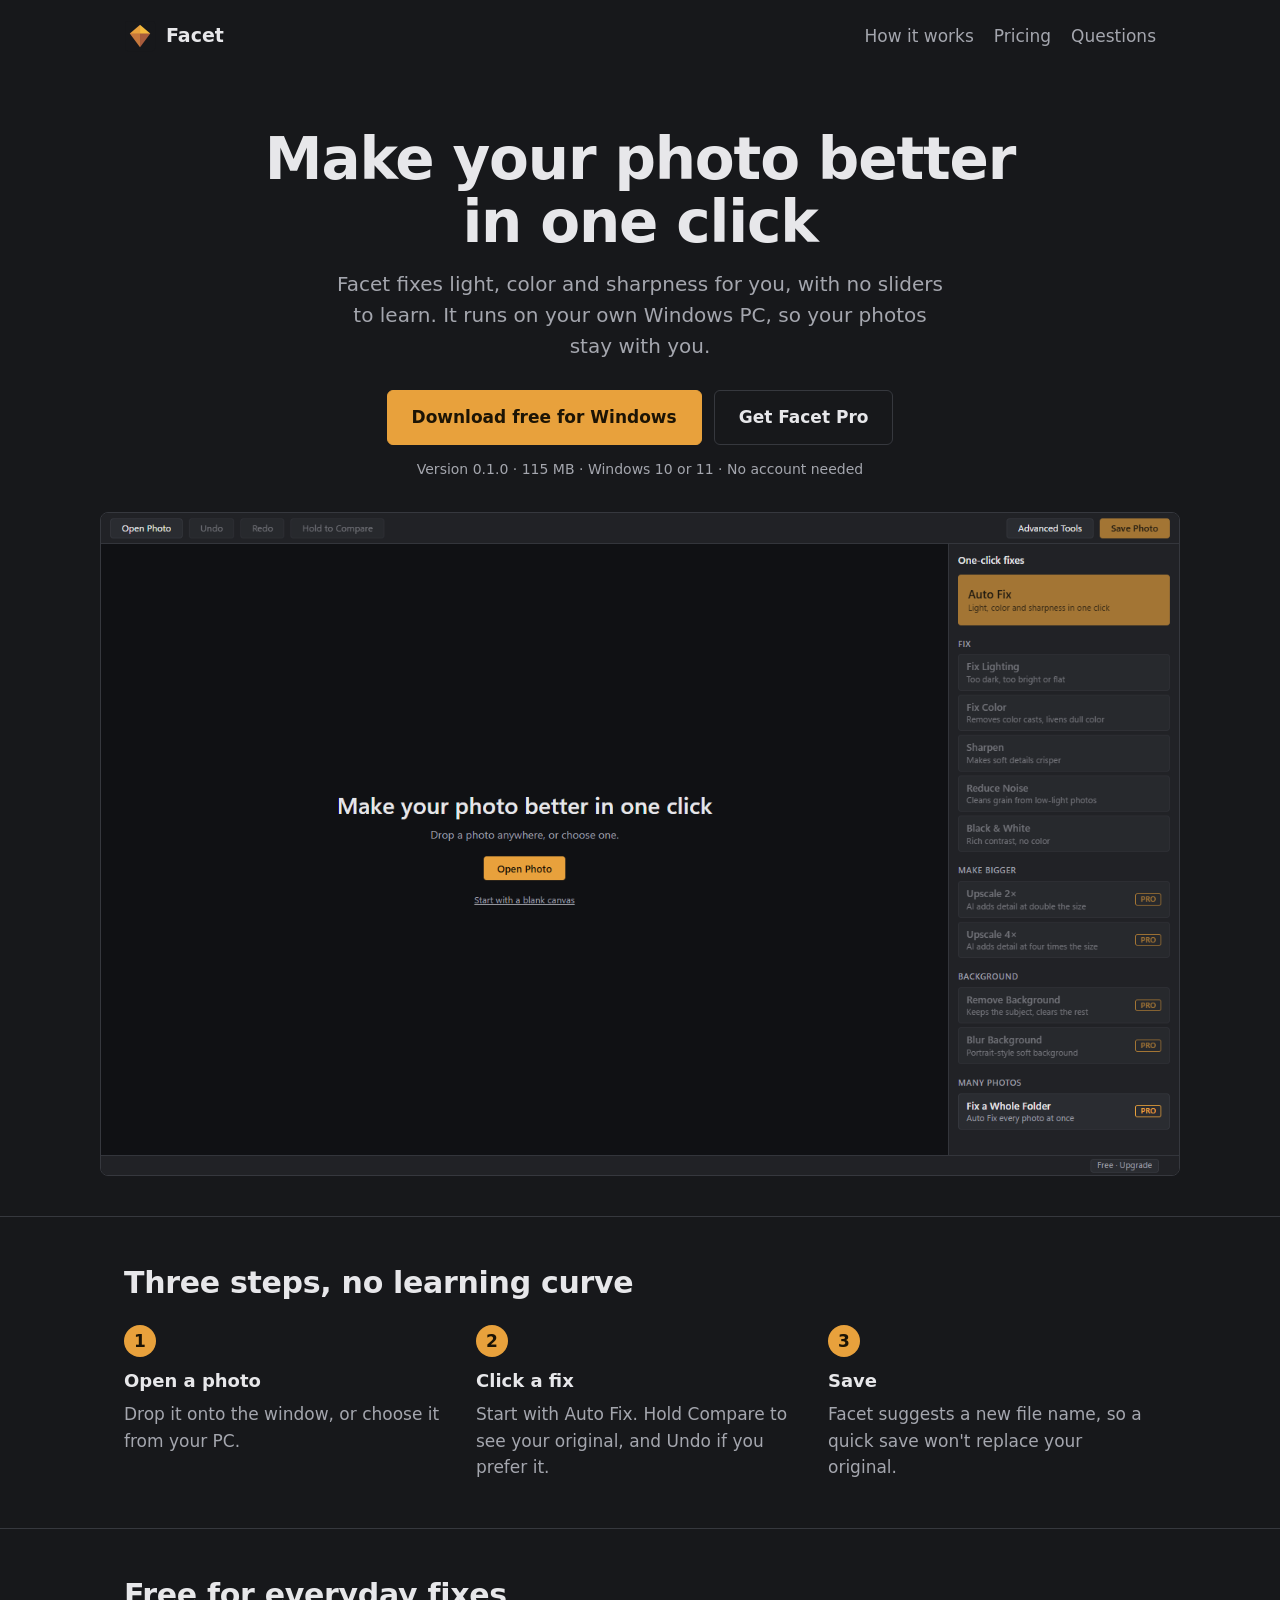
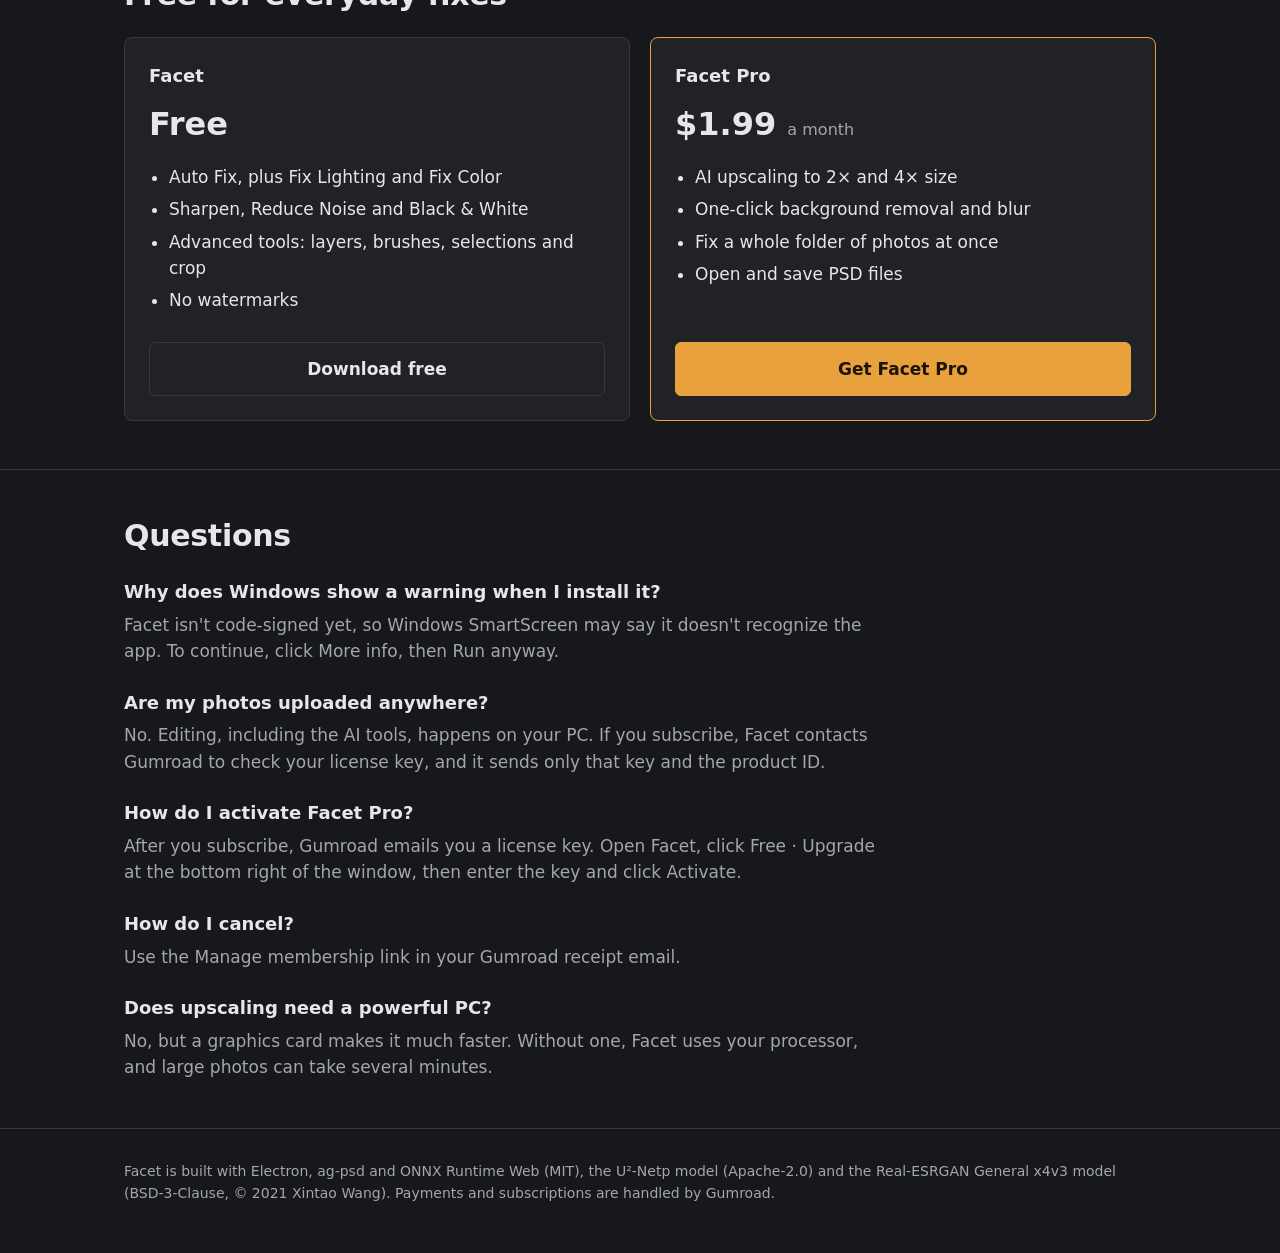
==== index.html @ 5f04a404 "Add Facet website" ====
<!doctype html>
<html lang="en">
<head>
  <meta charset="utf-8">
  <meta name="viewport" content="width=device-width, initial-scale=1">
  <title>Facet: one-click photo fixes for Windows</title>
  <meta name="description" content="Fix light, color and sharpness in one click. Facet is a free photo editor for Windows that keeps your photos on your PC.">
  <link rel="icon" href="icon.png">
  <style>
    :root {
      --bg: #17181b;
      --surface: #212226;
      --line: #36383e;
      --text: #e7e7ea;
      --muted: #a4a6ae;
      --accent: #e8a13c;
      --accent-hover: #f2b35a;
      --accent-ink: #1c1405;
    }
    * { box-sizing: border-box; }
    html { scroll-behavior: smooth; }
    body {
      margin: 0;
      background: var(--bg);
      color: var(--text);
      font: 17px/1.55 "Segoe UI Variable Text", "Segoe UI", system-ui, sans-serif;
    }
    a { color: var(--accent); }
    a:focus-visible { outline: 2px solid var(--accent); outline-offset: 3px; }
    .wrap { width: min(1080px, 100%); margin: 0 auto; padding: 0 24px; }
    header .wrap { display: flex; align-items: center; justify-content: space-between; gap: 16px; padding-top: 20px; padding-bottom: 20px; }
    .brand { display: flex; align-items: center; gap: 10px; color: var(--text); font-weight: 600; font-size: 19px; text-decoration: none; }
    .brand img { width: 32px; height: 32px; }
    header nav { display: flex; gap: 20px; }
    header nav a { color: var(--muted); text-decoration: none; }
    header nav a:hover { color: var(--text); }
    .hero { padding: 56px 0 40px; text-align: center; }
    h1 { margin: 0 auto 16px; max-width: 760px; font-size: clamp(36px, 6vw, 58px); line-height: 1.08; font-weight: 700; letter-spacing: -0.02em; }
    .lede { margin: 0 auto 28px; max-width: 620px; color: var(--muted); font-size: 20px; }
    .actions { display: flex; flex-wrap: wrap; justify-content: center; gap: 12px; }
    .button { display: inline-block; padding: 13px 24px; border: 1px solid var(--line); border-radius: 6px; color: var(--text); font-weight: 600; text-decoration: none; }
    .button:hover { background: var(--surface); }
    .button.primary { background: var(--accent); border-color: var(--accent); color: var(--accent-ink); }
    .button.primary:hover { background: var(--accent-hover); }
    .note { margin: 14px 0 0; color: var(--muted); font-size: 14px; }
    .shot { display: block; width: 100%; height: auto; margin: 32px auto 0; border: 1px solid var(--line); border-radius: 8px; }
    section { padding: 48px 0; border-top: 1px solid var(--line); }
    h2 { margin: 0 0 24px; font-size: 30px; line-height: 1.2; letter-spacing: -0.01em; }
    h3 { margin: 0 0 6px; font-size: 18px; }
    .steps { display: grid; grid-template-columns: repeat(3, 1fr); gap: 24px; margin: 0; padding: 0; list-style: none; counter-reset: step; }
    .steps li { counter-increment: step; }
    .steps li::before { content: counter(step); display: grid; place-items: center; width: 32px; height: 32px; margin-bottom: 10px; border-radius: 50%; background: var(--accent); color: var(--accent-ink); font-weight: 700; }
    .steps p, .plan p { margin: 0; color: var(--muted); }
    .plans { display: grid; grid-template-columns: repeat(2, 1fr); gap: 20px; }
    .plan { display: flex; flex-direction: column; padding: 24px; background: var(--surface); border: 1px solid var(--line); border-radius: 8px; }
    .plan.pro { border-color: var(--accent); }
    .price { margin: 4px 0 14px; font-size: 32px; font-weight: 700; }
    .price span { color: var(--muted); font-size: 16px; font-weight: 400; }
    .plan ul { flex: 1; margin: 0 0 22px; padding-left: 20px; }
    .plan li { margin-bottom: 6px; }
    .plan .button { text-align: center; }
    .faq h3 { margin-top: 24px; }
    .faq h3:first-of-type { margin-top: 0; }
    .faq p { margin: 0; max-width: 760px; color: var(--muted); }
    footer { padding: 32px 0 48px; border-top: 1px solid var(--line); color: var(--muted); font-size: 14px; }
    @media (max-width: 720px) {
      header nav { display: none; }
      .hero { padding-top: 28px; }
      .lede { font-size: 18px; }
      .steps, .plans { grid-template-columns: 1fr; }
      .actions .button { width: 100%; text-align: center; }
    }
  </style>
</head>
<body>
  <header>
    <div class="wrap">
      <a class="brand" href="#top"><img src="icon.png" alt="" width="32" height="32">Facet</a>
      <nav aria-label="Page sections">
        <a href="#how">How it works</a>
        <a href="#pricing">Pricing</a>
        <a href="#questions">Questions</a>
      </nav>
    </div>
  </header>

  <main id="top">
    <div class="wrap hero">
      <h1>Make your photo better in one click</h1>
      <p class="lede">Facet fixes light, color and sharpness for you, with no sliders to learn. It runs on your own Windows PC, so your photos stay with you.</p>
      <div class="actions">
        <a class="button primary" href="https://github.com/ProsperTechnology/facet/releases/latest/download/Facet-Setup-0.1.0.exe">Download free for Windows</a>
        <a class="button" href="https://prospertechnology.gumroad.com/l/facet-pro">Get Facet Pro</a>
      </div>
      <p class="note">Version 0.1.0 · 115 MB · Windows 10 or 11 · No account needed</p>
      <img class="shot" src="facet-app.png" width="1400" height="860" alt="The Facet window, with an Auto Fix button at the top of a list of one-click fixes.">
    </div>

    <section id="how">
      <div class="wrap">
        <h2>Three steps, no learning curve</h2>
        <ol class="steps">
          <li><h3>Open a photo</h3><p>Drop it onto the window, or choose it from your PC.</p></li>
          <li><h3>Click a fix</h3><p>Start with Auto Fix. Hold Compare to see your original, and Undo if you prefer it.</p></li>
          <li><h3>Save</h3><p>Facet suggests a new file name, so a quick save won't replace your original.</p></li>
        </ol>
      </div>
    </section>

    <section id="pricing">
      <div class="wrap">
        <h2>Free for everyday fixes</h2>
        <div class="plans">
          <div class="plan">
            <h3>Facet</h3>
            <div class="price">Free</div>
            <ul>
              <li>Auto Fix, plus Fix Lighting and Fix Color</li>
              <li>Sharpen, Reduce Noise and Black &amp; White</li>
              <li>Advanced tools: layers, brushes, selections and crop</li>
              <li>No watermarks</li>
            </ul>
            <a class="button" href="https://github.com/ProsperTechnology/facet/releases/latest/download/Facet-Setup-0.1.0.exe">Download free</a>
          </div>
          <div class="plan pro">
            <h3>Facet Pro</h3>
            <div class="price">$1.99 <span>a month</span></div>
            <ul>
              <li>AI upscaling to 2× and 4× size</li>
              <li>One-click background removal and blur</li>
              <li>Fix a whole folder of photos at once</li>
              <li>Open and save PSD files</li>
            </ul>
            <a class="button primary" href="https://prospertechnology.gumroad.com/l/facet-pro">Get Facet Pro</a>
          </div>
        </div>
      </div>
    </section>

    <section id="questions" class="faq">
      <div class="wrap">
        <h2>Questions</h2>
        <h3>Why does Windows show a warning when I install it?</h3>
        <p>Facet isn't code-signed yet, so Windows SmartScreen may say it doesn't recognize the app. To continue, click More info, then Run anyway.</p>
        <h3>Are my photos uploaded anywhere?</h3>
        <p>No. Editing, including the AI tools, happens on your PC. If you subscribe, Facet contacts Gumroad to check your license key, and it sends only that key and the product ID.</p>
        <h3>How do I activate Facet Pro?</h3>
        <p>After you subscribe, Gumroad emails you a license key. Open Facet, click Free · Upgrade at the bottom right of the window, then enter the key and click Activate.</p>
        <h3>How do I cancel?</h3>
        <p>Use the Manage membership link in your Gumroad receipt email.</p>
        <h3>Does upscaling need a powerful PC?</h3>
        <p>No, but a graphics card makes it much faster. Without one, Facet uses your processor, and large photos can take several minutes.</p>
      </div>
    </section>
  </main>

  <footer>
    <div class="wrap">Facet is built with Electron, ag-psd and ONNX Runtime Web (MIT), the U²-Netp model (Apache-2.0) and the Real-ESRGAN General x4v3 model (BSD-3-Clause, © 2021 Xintao Wang). Payments and subscriptions are handled by Gumroad.</div>
  </footer>
</body>
</html>
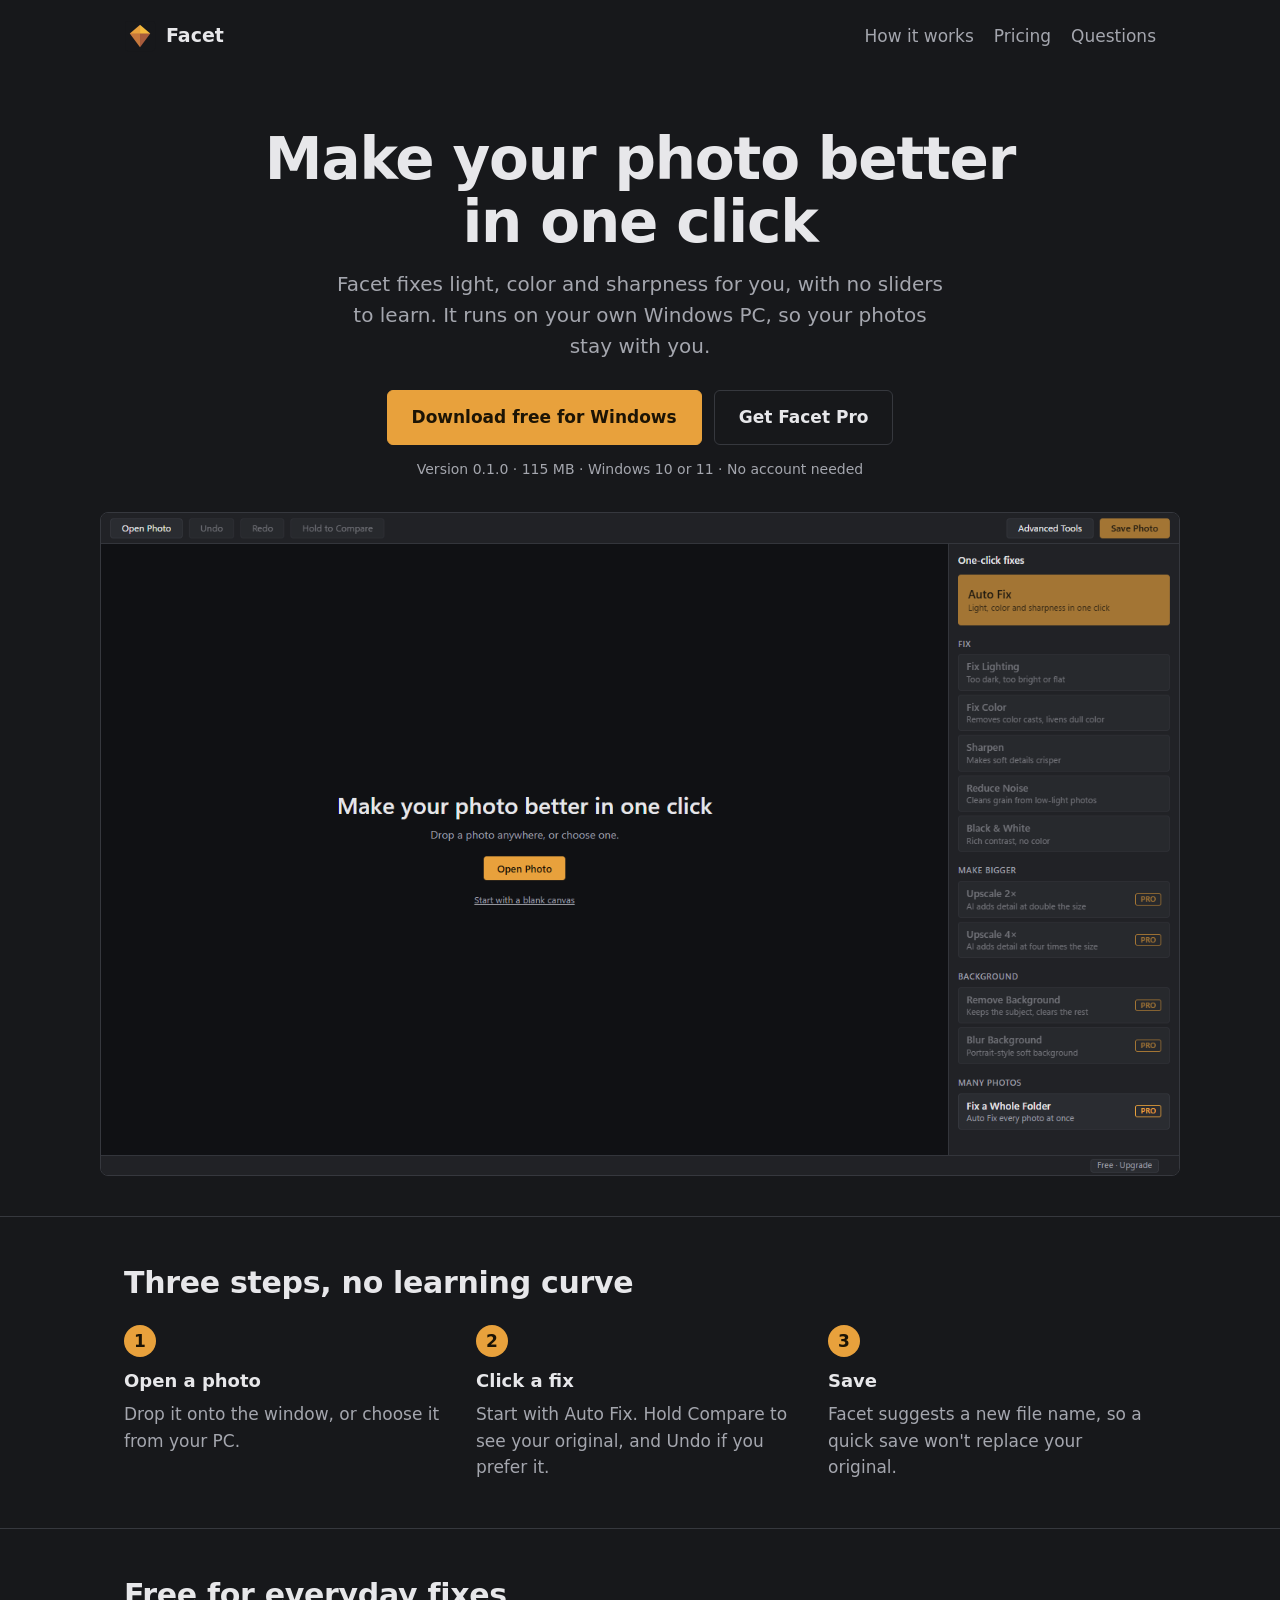
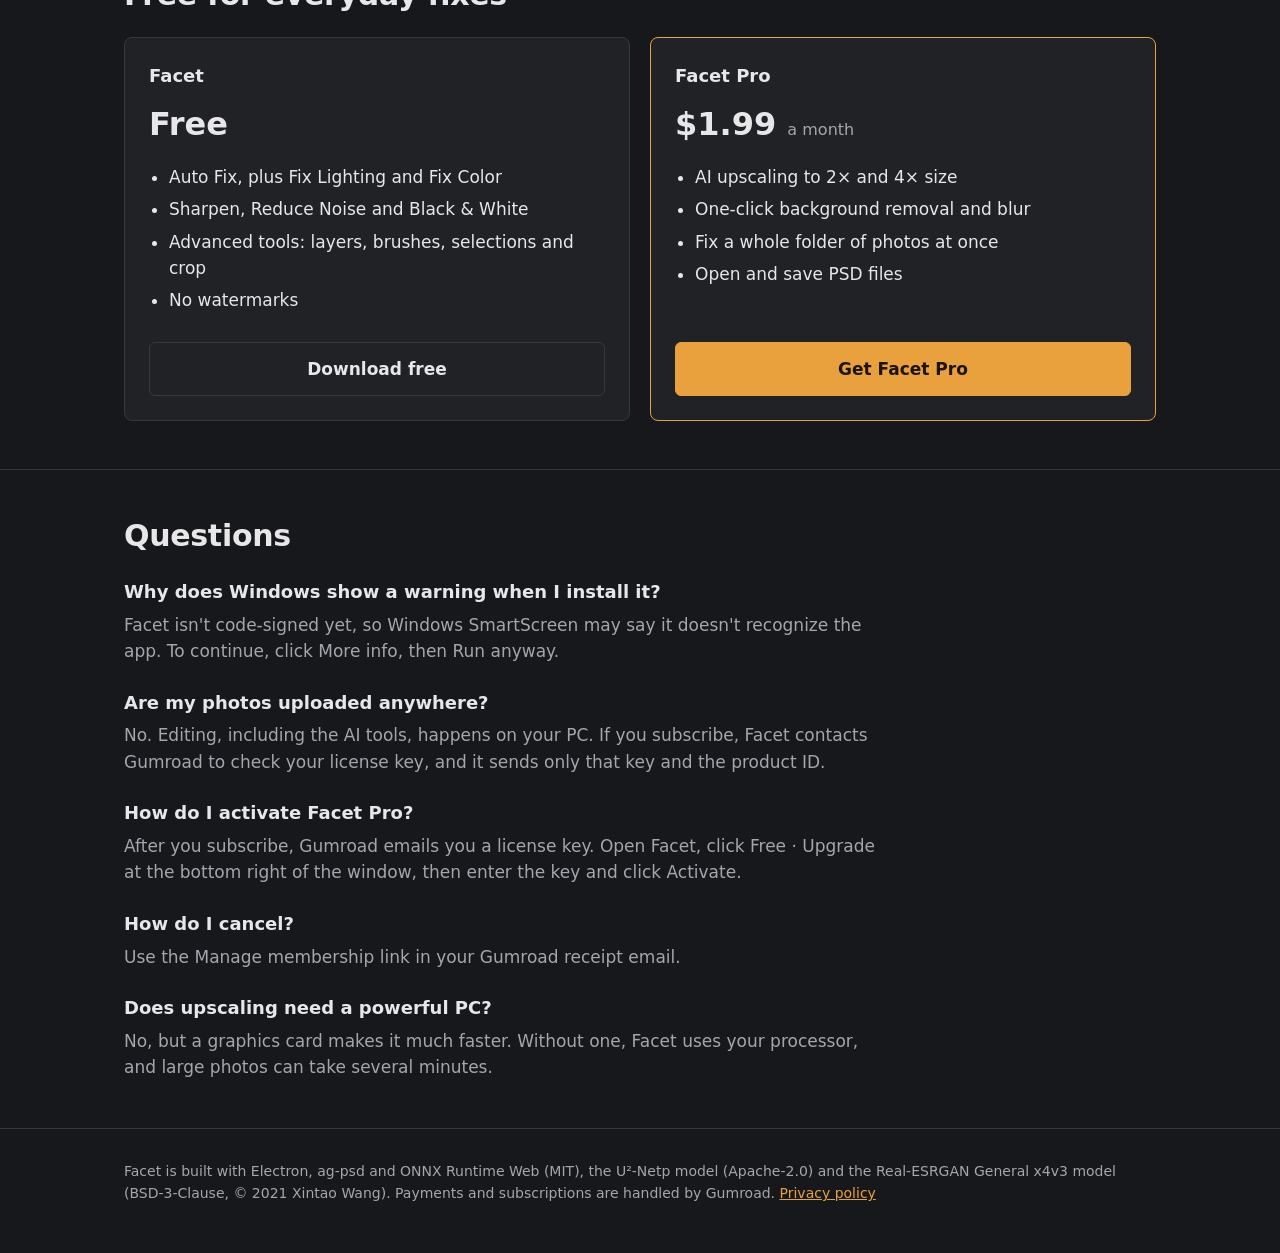
==== commit eebb71c5: "Add privacy policy" ====
--- a/index.html
+++ b/index.html
@@ -155,7 +155,7 @@
   </main>
 
   <footer>
-    <div class="wrap">Facet is built with Electron, ag-psd and ONNX Runtime Web (MIT), the U²-Netp model (Apache-2.0) and the Real-ESRGAN General x4v3 model (BSD-3-Clause, © 2021 Xintao Wang). Payments and subscriptions are handled by Gumroad.</div>
+    <div class="wrap">Facet is built with Electron, ag-psd and ONNX Runtime Web (MIT), the U²-Netp model (Apache-2.0) and the Real-ESRGAN General x4v3 model (BSD-3-Clause, © 2021 Xintao Wang). Payments and subscriptions are handled by Gumroad. <a href="privacy.html">Privacy policy</a></div>
   </footer>
 </body>
 </html>
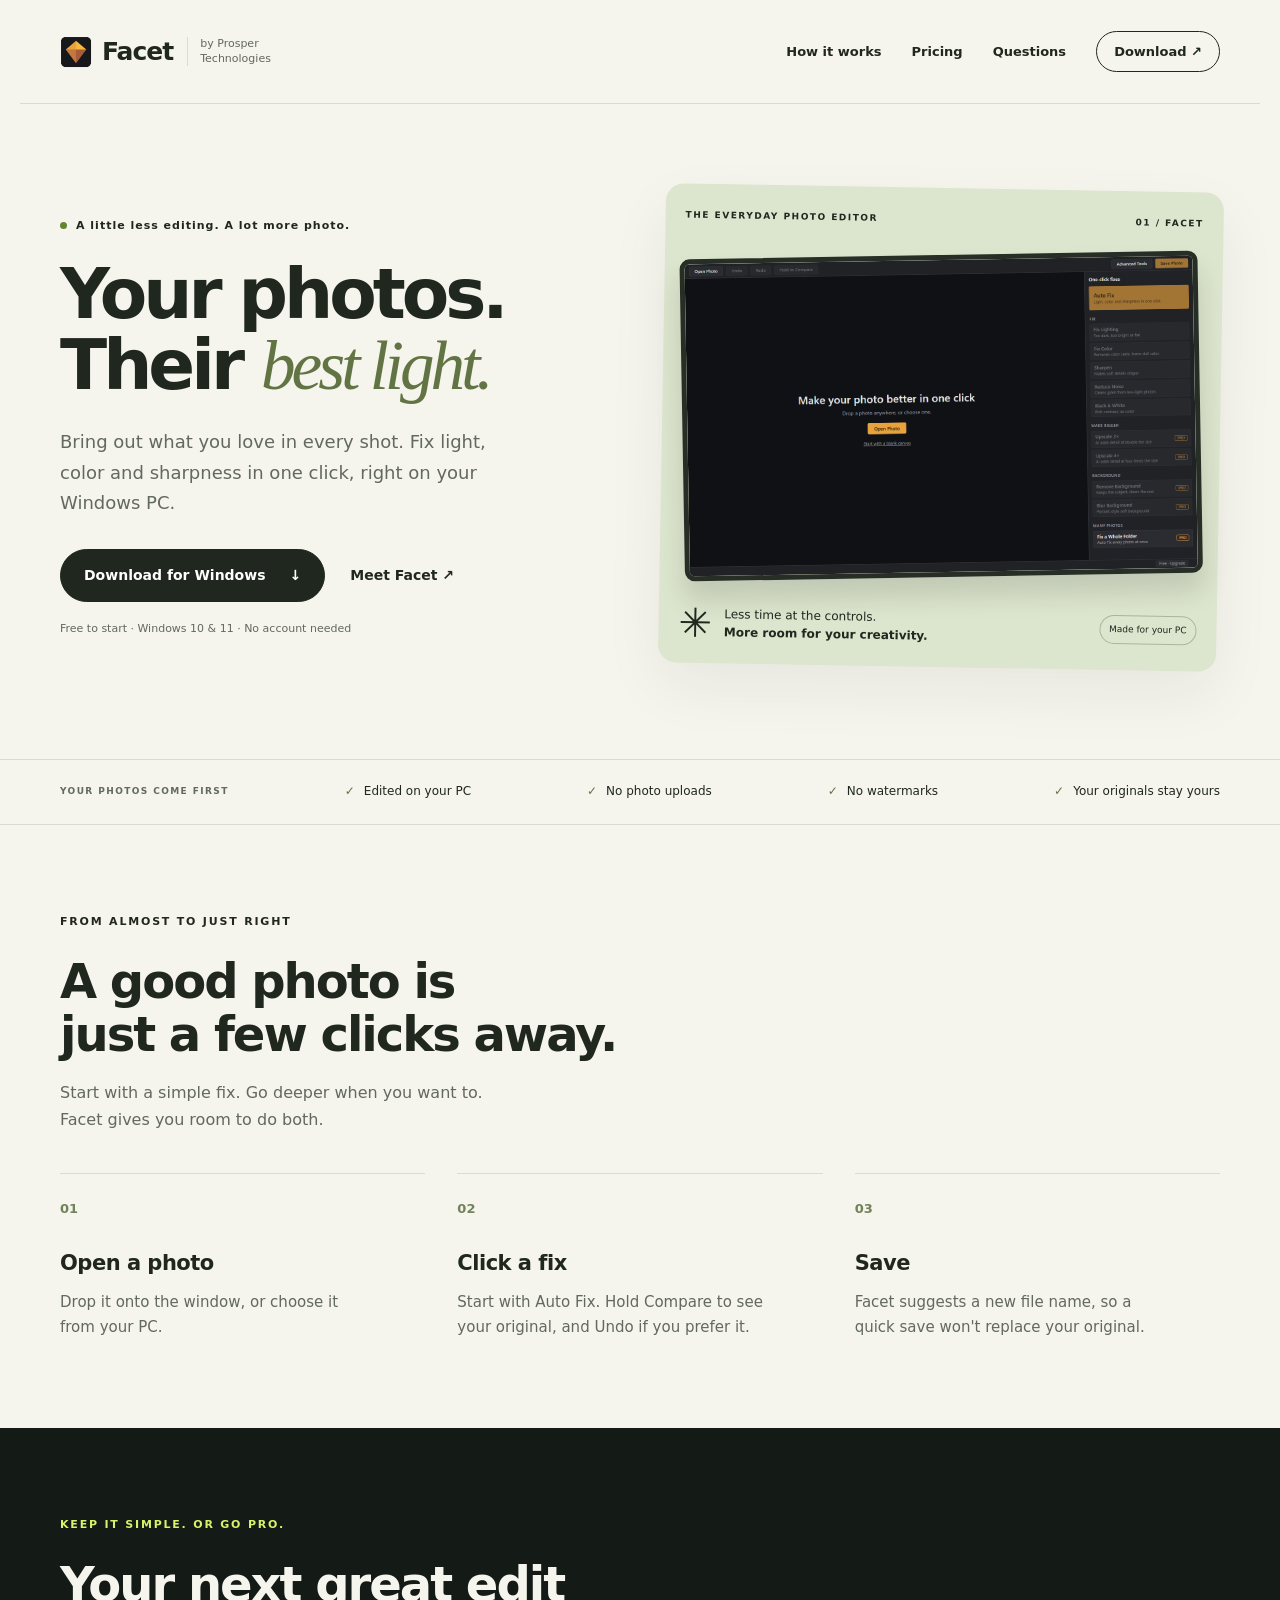
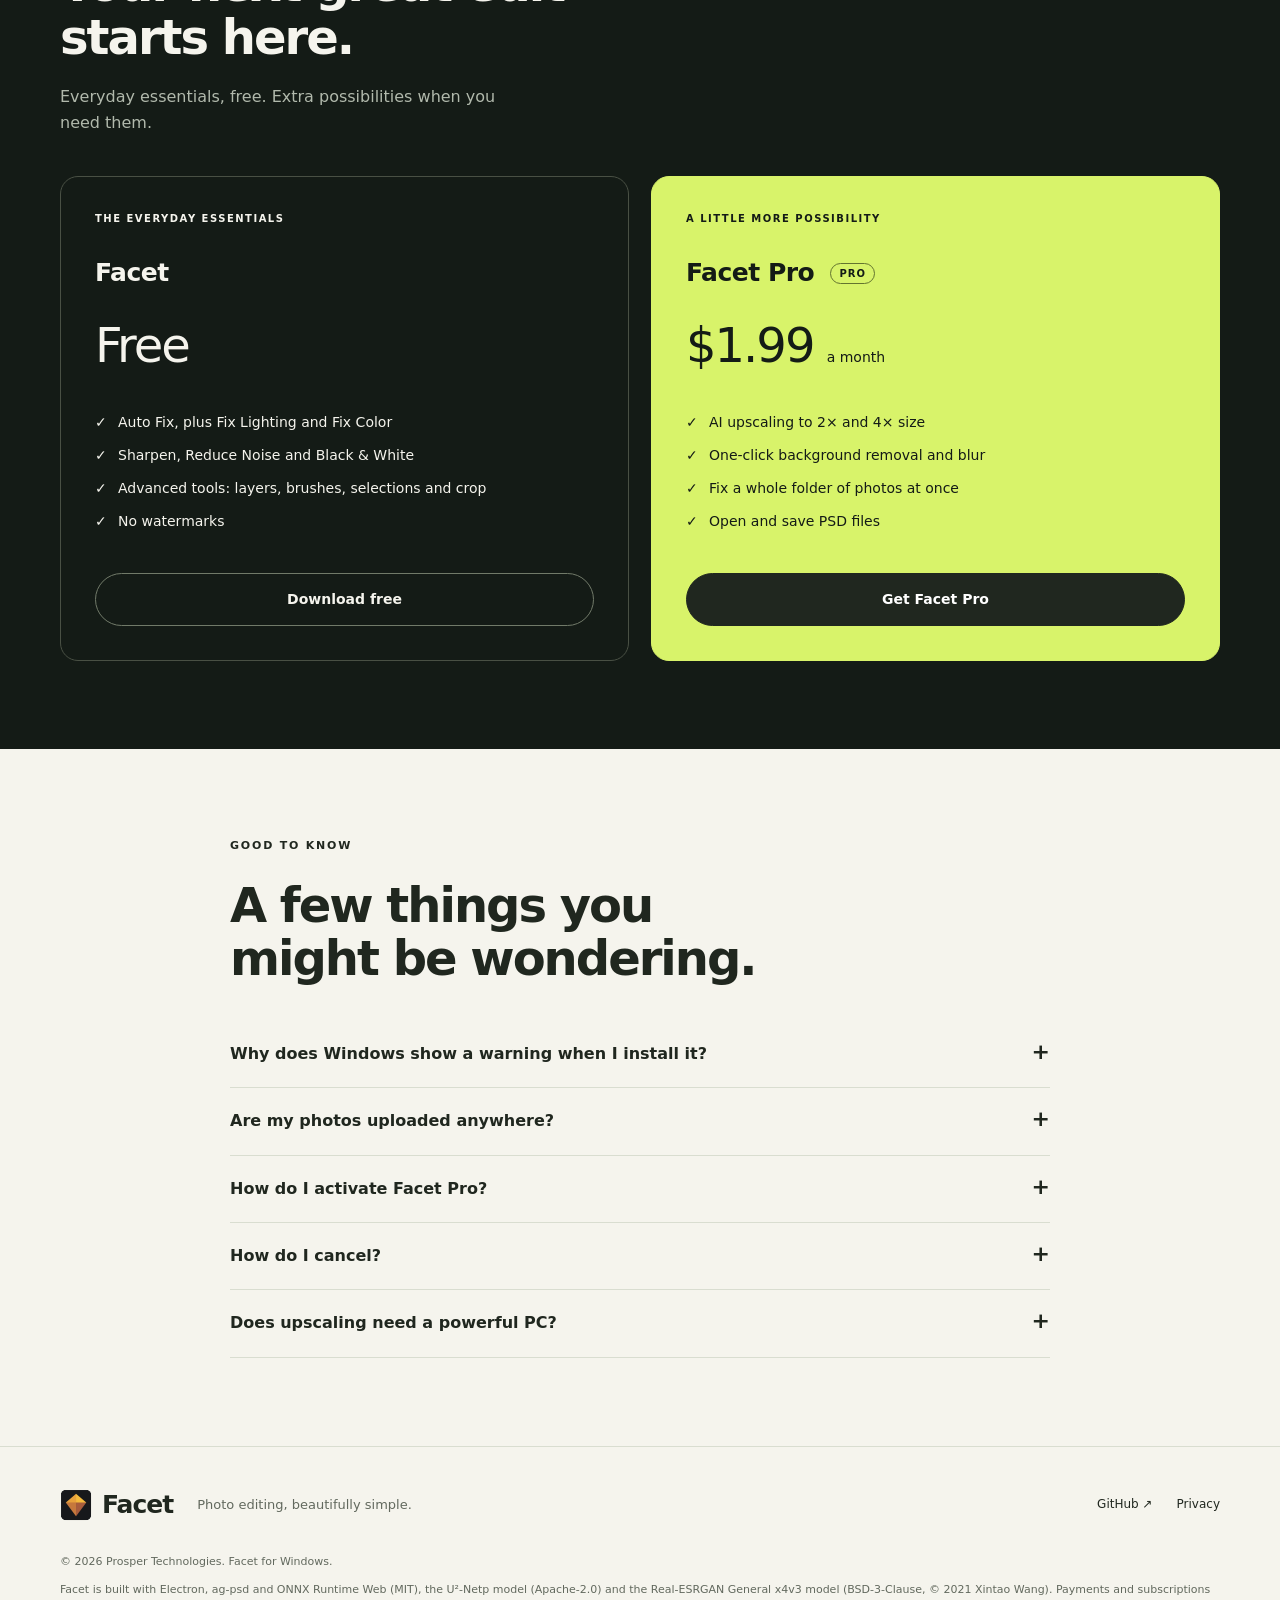
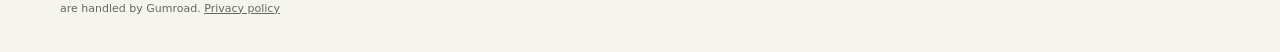
==== commit 82550213: "Modernize Facet website and repository presentation" ====
--- a/index.html
+++ b/index.html
@@ -3,102 +3,57 @@
 <head>
   <meta charset="utf-8">
   <meta name="viewport" content="width=device-width, initial-scale=1">
-  <title>Facet: one-click photo fixes for Windows</title>
+  <title>Facet — Photo editing, beautifully simple | Prosper Technologies</title>
   <meta name="description" content="Fix light, color and sharpness in one click. Facet is a free photo editor for Windows that keeps your photos on your PC.">
+  <meta name="author" content="Prosper Technologies">
+  <meta name="theme-color" content="#141714">
+  <link rel="canonical" href="https://prospertechnology.github.io/facet/">
+  <meta property="og:title" content="Facet — Your photos. Their best light.">
+  <meta property="og:description" content="One-click photo fixes for Windows. Edit locally, keep your originals, and make something worth sharing.">
+  <meta property="og:type" content="website">
+  <meta property="og:url" content="https://prospertechnology.github.io/facet/">
+  <meta property="og:image" content="https://prospertechnology.github.io/facet/facet-app.png">
   <link rel="icon" href="icon.png">
-  <style>
-    :root {
-      --bg: #17181b;
-      --surface: #212226;
-      --line: #36383e;
-      --text: #e7e7ea;
-      --muted: #a4a6ae;
-      --accent: #e8a13c;
-      --accent-hover: #f2b35a;
-      --accent-ink: #1c1405;
-    }
-    * { box-sizing: border-box; }
-    html { scroll-behavior: smooth; }
-    body {
-      margin: 0;
-      background: var(--bg);
-      color: var(--text);
-      font: 17px/1.55 "Segoe UI Variable Text", "Segoe UI", system-ui, sans-serif;
-    }
-    a { color: var(--accent); }
-    a:focus-visible { outline: 2px solid var(--accent); outline-offset: 3px; }
-    .wrap { width: min(1080px, 100%); margin: 0 auto; padding: 0 24px; }
-    header .wrap { display: flex; align-items: center; justify-content: space-between; gap: 16px; padding-top: 20px; padding-bottom: 20px; }
-    .brand { display: flex; align-items: center; gap: 10px; color: var(--text); font-weight: 600; font-size: 19px; text-decoration: none; }
-    .brand img { width: 32px; height: 32px; }
-    header nav { display: flex; gap: 20px; }
-    header nav a { color: var(--muted); text-decoration: none; }
-    header nav a:hover { color: var(--text); }
-    .hero { padding: 56px 0 40px; text-align: center; }
-    h1 { margin: 0 auto 16px; max-width: 760px; font-size: clamp(36px, 6vw, 58px); line-height: 1.08; font-weight: 700; letter-spacing: -0.02em; }
-    .lede { margin: 0 auto 28px; max-width: 620px; color: var(--muted); font-size: 20px; }
-    .actions { display: flex; flex-wrap: wrap; justify-content: center; gap: 12px; }
-    .button { display: inline-block; padding: 13px 24px; border: 1px solid var(--line); border-radius: 6px; color: var(--text); font-weight: 600; text-decoration: none; }
-    .button:hover { background: var(--surface); }
-    .button.primary { background: var(--accent); border-color: var(--accent); color: var(--accent-ink); }
-    .button.primary:hover { background: var(--accent-hover); }
-    .note { margin: 14px 0 0; color: var(--muted); font-size: 14px; }
-    .shot { display: block; width: 100%; height: auto; margin: 32px auto 0; border: 1px solid var(--line); border-radius: 8px; }
-    section { padding: 48px 0; border-top: 1px solid var(--line); }
-    h2 { margin: 0 0 24px; font-size: 30px; line-height: 1.2; letter-spacing: -0.01em; }
-    h3 { margin: 0 0 6px; font-size: 18px; }
-    .steps { display: grid; grid-template-columns: repeat(3, 1fr); gap: 24px; margin: 0; padding: 0; list-style: none; counter-reset: step; }
-    .steps li { counter-increment: step; }
-    .steps li::before { content: counter(step); display: grid; place-items: center; width: 32px; height: 32px; margin-bottom: 10px; border-radius: 50%; background: var(--accent); color: var(--accent-ink); font-weight: 700; }
-    .steps p, .plan p { margin: 0; color: var(--muted); }
-    .plans { display: grid; grid-template-columns: repeat(2, 1fr); gap: 20px; }
-    .plan { display: flex; flex-direction: column; padding: 24px; background: var(--surface); border: 1px solid var(--line); border-radius: 8px; }
-    .plan.pro { border-color: var(--accent); }
-    .price { margin: 4px 0 14px; font-size: 32px; font-weight: 700; }
-    .price span { color: var(--muted); font-size: 16px; font-weight: 400; }
-    .plan ul { flex: 1; margin: 0 0 22px; padding-left: 20px; }
-    .plan li { margin-bottom: 6px; }
-    .plan .button { text-align: center; }
-    .faq h3 { margin-top: 24px; }
-    .faq h3:first-of-type { margin-top: 0; }
-    .faq p { margin: 0; max-width: 760px; color: var(--muted); }
-    footer { padding: 32px 0 48px; border-top: 1px solid var(--line); color: var(--muted); font-size: 14px; }
-    @media (max-width: 720px) {
-      header nav { display: none; }
-      .hero { padding-top: 28px; }
-      .lede { font-size: 18px; }
-      .steps, .plans { grid-template-columns: 1fr; }
-      .actions .button { width: 100%; text-align: center; }
-    }
-  </style>
+  <link rel="stylesheet" href="styles.css">
 </head>
 <body>
+  <a class="skip" href="#top">Skip to content</a>
   <header>
     <div class="wrap">
-      <a class="brand" href="#top"><img src="icon.png" alt="" width="32" height="32">Facet</a>
+      <a class="brand" href="#top"><img src="icon.png" alt="" width="32" height="32">Facet<span class="brand-by">by Prosper Technologies</span></a>
       <nav aria-label="Page sections">
         <a href="#how">How it works</a>
         <a href="#pricing">Pricing</a>
         <a href="#questions">Questions</a>
+        <a class="nav-download" href="https://github.com/ProsperTechnology/facet/releases/latest">Download ↗</a>
       </nav>
     </div>
   </header>
 
   <main id="top">
     <div class="wrap hero">
-      <h1>Make your photo better in one click</h1>
-      <p class="lede">Facet fixes light, color and sharpness for you, with no sliders to learn. It runs on your own Windows PC, so your photos stay with you.</p>
-      <div class="actions">
-        <a class="button primary" href="https://github.com/ProsperTechnology/facet/releases/latest/download/Facet-Setup-0.1.0.exe">Download free for Windows</a>
-        <a class="button" href="https://prospertechnology.gumroad.com/l/facet-pro">Get Facet Pro</a>
+      <div class="hero-copy">
+        <p class="eyebrow"><span class="status-dot"></span> A little less editing. A lot more photo.</p>
+        <h1>Your photos.<br>Their <em>best light.</em></h1>
+        <p class="lede">Bring out what you love in every shot. Fix light, color and sharpness in one click, right on your Windows PC.</p>
+        <div class="actions">
+          <a class="button primary" href="https://github.com/ProsperTechnology/facet/releases/latest/download/Facet-Setup-0.1.0.exe">Download for Windows <span aria-hidden="true">↓</span></a>
+          <a class="text-link" href="#how">Meet Facet <span aria-hidden="true">↗</span></a>
+        </div>
+        <p class="note">Free to start · Windows 10 &amp; 11 · No account needed</p>
       </div>
-      <p class="note">Version 0.1.0 · 115 MB · Windows 10 or 11 · No account needed</p>
-      <img class="shot" src="facet-app.png" width="1400" height="860" alt="The Facet window, with an Auto Fix button at the top of a list of one-click fixes.">
+      <div class="hero-art" aria-label="Facet product preview">
+        <div class="art-heading"><span>THE EVERYDAY PHOTO EDITOR</span><span>01 / FACET</span></div>
+        <div class="preview-frame"><img class="shot" src="facet-app.png" width="1400" height="860" alt="Facet's Windows interface with Auto Fix, lighting, color and sharpening tools beside the photo workspace."></div>
+        <div class="art-caption"><span class="caption-mark" aria-hidden="true">✳</span><p>Less time at the controls.<br><strong>More room for your creativity.</strong></p><span class="local-badge">Made for your PC</span></div>
+      </div>
     </div>
+
+    <div class="trust-strip"><div class="wrap"><span>YOUR PHOTOS COME FIRST</span><p>Edited on your PC</p><p>No photo uploads</p><p>No watermarks</p><p>Your originals stay yours</p></div></div>
 
     <section id="how">
       <div class="wrap">
-        <h2>Three steps, no learning curve</h2>
+        <div class="section-heading"><p class="eyebrow">FROM ALMOST TO JUST RIGHT</p><h2>A good photo is<br>just a few clicks away.</h2><p class="section-intro">Start with a simple fix. Go deeper when you want to. Facet gives you room to do both.</p></div>
         <ol class="steps">
           <li><h3>Open a photo</h3><p>Drop it onto the window, or choose it from your PC.</p></li>
           <li><h3>Click a fix</h3><p>Start with Auto Fix. Hold Compare to see your original, and Undo if you prefer it.</p></li>
@@ -109,10 +64,10 @@
 
     <section id="pricing">
       <div class="wrap">
-        <h2>Free for everyday fixes</h2>
+        <div class="section-heading"><p class="eyebrow">KEEP IT SIMPLE. OR GO PRO.</p><h2>Your next great edit<br>starts here.</h2><p class="section-intro">Everyday essentials, free. Extra possibilities when you need them.</p></div>
         <div class="plans">
           <div class="plan">
-            <h3>Facet</h3>
+            <div class="plan-label">THE EVERYDAY ESSENTIALS</div><h3>Facet</h3>
             <div class="price">Free</div>
             <ul>
               <li>Auto Fix, plus Fix Lighting and Fix Color</li>
@@ -123,7 +78,7 @@
             <a class="button" href="https://github.com/ProsperTechnology/facet/releases/latest/download/Facet-Setup-0.1.0.exe">Download free</a>
           </div>
           <div class="plan pro">
-            <h3>Facet Pro</h3>
+            <div class="plan-label">A LITTLE MORE POSSIBILITY</div><h3>Facet Pro <span class="pill">PRO</span></h3>
             <div class="price">$1.99 <span>a month</span></div>
             <ul>
               <li>AI upscaling to 2× and 4× size</li>
@@ -139,23 +94,19 @@
 
     <section id="questions" class="faq">
       <div class="wrap">
-        <h2>Questions</h2>
-        <h3>Why does Windows show a warning when I install it?</h3>
-        <p>Facet isn't code-signed yet, so Windows SmartScreen may say it doesn't recognize the app. To continue, click More info, then Run anyway.</p>
-        <h3>Are my photos uploaded anywhere?</h3>
-        <p>No. Editing, including the AI tools, happens on your PC. If you subscribe, Facet contacts Gumroad to check your license key, and it sends only that key and the product ID.</p>
-        <h3>How do I activate Facet Pro?</h3>
-        <p>After you subscribe, Gumroad emails you a license key. Open Facet, click Free · Upgrade at the bottom right of the window, then enter the key and click Activate.</p>
-        <h3>How do I cancel?</h3>
-        <p>Use the Manage membership link in your Gumroad receipt email.</p>
-        <h3>Does upscaling need a powerful PC?</h3>
-        <p>No, but a graphics card makes it much faster. Without one, Facet uses your processor, and large photos can take several minutes.</p>
+        <p class="eyebrow">GOOD TO KNOW</p><h2>A few things you<br>might be wondering.</h2>
+        <details><summary>Why does Windows show a warning when I install it?</summary><p>Facet isn't code-signed yet, so Windows SmartScreen may say it doesn't recognize the app. Check that you downloaded the installer from the official Facet GitHub releases page before deciding whether to proceed.</p></details>
+        <details><summary>Are my photos uploaded anywhere?</summary><p>No. Editing, including the AI tools, happens on your PC. If you subscribe, Facet contacts Gumroad to check your license key, and it sends only that key and the product ID.</p></details>
+        <details><summary>How do I activate Facet Pro?</summary><p>After you subscribe, Gumroad emails you a license key. Open Facet, click Free · Upgrade at the bottom right of the window, then enter the key and click Activate.</p></details>
+        <details><summary>How do I cancel?</summary><p>Use the Manage membership link in your Gumroad receipt email.</p></details>
+        <details><summary>Does upscaling need a powerful PC?</summary><p>No, but a graphics card makes it much faster. Without one, Facet uses your processor, and large photos can take several minutes.</p></details>
       </div>
     </section>
   </main>
 
   <footer>
-    <div class="wrap">Facet is built with Electron, ag-psd and ONNX Runtime Web (MIT), the U²-Netp model (Apache-2.0) and the Real-ESRGAN General x4v3 model (BSD-3-Clause, © 2021 Xintao Wang). Payments and subscriptions are handled by Gumroad. <a href="privacy.html">Privacy policy</a></div>
+    <div class="wrap footer-top"><a class="brand" href="#top"><img src="icon.png" width="32" height="32" alt="">Facet</a><p>Photo editing, beautifully simple.</p><a href="https://github.com/ProsperTechnology/facet">GitHub ↗</a><a href="privacy.html">Privacy</a></div>
+    <div class="wrap credits"><p>© 2026 Prosper Technologies. Facet for Windows.</p>Facet is built with Electron, ag-psd and ONNX Runtime Web (MIT), the U²-Netp model (Apache-2.0) and the Real-ESRGAN General x4v3 model (BSD-3-Clause, © 2021 Xintao Wang). Payments and subscriptions are handled by Gumroad. <a href="privacy.html">Privacy policy</a></div>
   </footer>
 </body>
 </html>
--- a/styles.css
+++ b/styles.css
@@ -0,0 +1,3 @@
+@charset "UTF-8";
+:root{--bg:#f5f4ed;--ink:#20271f;--muted:#62695e;--line:#d9ddd0;--accent:#d8f36a;--dark:#141b16}*{box-sizing:border-box}html{scroll-behavior:smooth;scroll-padding-top:28px}body{margin:0;background:var(--bg);color:var(--ink);font:16px/1.65 "Segoe UI Variable Text","Segoe UI",system-ui,sans-serif}a{color:inherit}a:focus-visible,summary:focus-visible{outline:3px solid #597125;outline-offset:5px}a:hover{text-underline-offset:5px}img{max-width:100%}.wrap{width:min(1240px,100%);margin:auto;padding-inline:40px}header .wrap{display:flex;align-items:center;justify-content:space-between;gap:24px;min-height:104px;border-bottom:1px solid var(--line)}.brand{display:flex;align-items:center;gap:10px;text-decoration:none;font-size:25px;font-weight:750;letter-spacing:-1px}.brand img{border-radius:8px}.brand-by{font-size:11px;letter-spacing:0;font-weight:500;max-width:90px;line-height:1.3;border-left:1px solid var(--line);padding-left:12px;margin-left:4px;color:var(--muted)}nav{display:flex;align-items:center;gap:30px}nav a{text-decoration:none;font-size:13px;font-weight:600}.nav-download{border:1px solid var(--ink);border-radius:30px;padding:9px 17px}.hero{display:grid;grid-template-columns:1fr 1fr;gap:44px;align-items:center;padding-block:84px 92px}.eyebrow{font-size:11px;letter-spacing:1.8px;font-weight:700;margin:0 0 24px}.hero .eyebrow{letter-spacing:1px;display:flex;align-items:center;gap:9px}.status-dot{width:7px;height:7px;border-radius:50%;background:#638532}h1{font-size:clamp(48px,5.4vw,76px);line-height:1.03;letter-spacing:-4px;margin:0 0 26px;font-weight:650}h1 em{font-family:Georgia,serif;font-weight:400;color:#627443}.lede{font-size:18px;line-height:1.7;max-width:430px;color:var(--muted);margin:0 0 30px}.actions{display:flex;align-items:center;gap:25px;flex-wrap:wrap}.button{display:inline-flex;justify-content:center;align-items:center;gap:24px;border:1px solid var(--ink);border-radius:30px;padding:14px 23px;font-weight:650;font-size:14px;text-decoration:none;transition:background .18s,transform .18s}.button:hover{background:#e8ebdf;transform:translateY(-2px)}.button.primary{background:var(--ink);color:#fff}.button.primary:hover{background:#3c4932}.text-link{font-size:14px;font-weight:600;text-decoration:none}.note{font-size:11px;color:var(--muted);margin:18px 0 0}.hero-art{background:#dce5cd;border-radius:18px;padding:24px 20px 20px;transform:rotate(1deg);box-shadow:0 24px 60px #20271f10}.art-heading{display:flex;justify-content:space-between;font-size:9px;letter-spacing:1.5px;font-weight:700;margin-bottom:28px}.preview-frame{overflow:hidden;border:5px solid #262e25;border-radius:10px;box-shadow:0 18px 26px #20271f26;transform:rotate(-2deg)}.shot{display:block;width:100%;height:auto}.art-caption{display:flex;align-items:center;gap:12px;margin-top:30px}.caption-mark{font-size:40px;line-height:1}.art-caption p{font-size:12px;line-height:1.5;margin:0}.local-badge{font-size:9px;margin-left:auto;border:1px solid #aab69a;border-radius:20px;padding:6px 9px;white-space:nowrap}.trust-strip{border-block:1px solid var(--line)}.trust-strip .wrap{display:flex;justify-content:space-between;align-items:center;gap:20px;padding-block:22px;flex-wrap:wrap}.trust-strip span{font-size:9px;letter-spacing:1.4px;color:var(--muted);font-weight:700}.trust-strip p{font-size:12px;margin:0}.trust-strip p:before{content:"✓";margin-right:9px;color:#627443}section{padding:88px 0}.section-heading{margin-bottom:40px}h2{font-size:clamp(32px,3.8vw,48px);font-weight:600;line-height:1.1;letter-spacing:-2px;margin:0 0 20px}.section-intro{color:var(--muted);max-width:470px;margin:0}.steps{display:grid;grid-template-columns:repeat(3,1fr);gap:32px;list-style:none;counter-reset:step;padding:0;margin:0}.steps li{counter-increment:step;border-top:1px solid var(--line);padding-top:24px}.steps li:before{content:"0" counter(step);display:block;font-size:13px;font-weight:600;color:#728359;margin-bottom:26px}h3{font-size:21px;letter-spacing:-.5px;margin:0 0 10px}.steps p{font-size:15px;color:var(--muted);margin:0;max-width:310px}#pricing{background:var(--dark);color:#f5f4ed}#pricing .eyebrow{color:var(--accent)}#pricing .section-intro{color:#b1b9ac}.plans{display:grid;grid-template-columns:1fr 1fr;gap:22px}.plan{display:flex;flex-direction:column;border:1px solid #495044;border-radius:18px;padding:34px}.plan.pro{background:var(--accent);color:var(--dark);border-color:var(--accent)}.plan-label{font-size:10px;font-weight:650;letter-spacing:1.5px;margin-bottom:24px}.plan h3{font-size:25px}.pill{font-size:10px;vertical-align:middle;letter-spacing:1px;border:1px solid #63742f;border-radius:20px;padding:4px 8px;margin-left:8px}.price{font-size:48px;letter-spacing:-2px;line-height:1.2;margin:14px 0 26px}.price span{font-size:14px;letter-spacing:0;font-weight:400}.plan ul{flex:1;list-style:none;margin:0 0 30px;padding:0}.plan li{font-size:14px;margin:10px 0;padding-left:23px;position:relative}.plan li:before{content:"✓";position:absolute;left:0}.plan:not(.pro) .button{border-color:#717a69;color:#f5f4ed}.plan:not(.pro) .button:hover{background:#303b2d}.faq .wrap{max-width:900px}.faq h2{margin-bottom:36px}details{border-bottom:1px solid var(--line);padding:20px 0}summary{cursor:pointer;font-weight:600;font-size:16px;list-style:none;display:flex;justify-content:space-between;gap:24px}summary::-webkit-details-marker{display:none}summary:after{content:"+";font-size:22px;line-height:1}details[open] summary:after{content:"−"}details p{color:var(--muted);font-size:15px;max-width:700px;margin:15px 30px 0 0}footer{border-top:1px solid var(--line);padding:34px 0}.footer-top{display:flex;align-items:center;gap:24px}.footer-top p{flex:1;color:var(--muted);font-size:13px}.footer-top>a:not(.brand){font-size:12px;text-decoration:none}.credits{color:var(--muted);font-size:11px;margin-top:25px}.credits p{margin:0 0 10px}.skip{position:absolute;top:-100px;left:20px;padding:10px;background:var(--accent);z-index:10}.skip:focus{top:10px}.privacy-main{max-width:800px;padding-block:60px 80px}.privacy-main h1{font-size:48px;letter-spacing:-2px}.privacy-main h2{font-size:24px;letter-spacing:-.6px;margin:32px 0 12px}.privacy-main p,.privacy-main li{color:var(--muted)}.updated{font-size:13px}
+@media(min-width:1400px){.hero{gap:65px}}@media(max-width:900px){.wrap{padding-inline:24px}.hero{gap:28px}h1{letter-spacing:-2.5px}.hero-art{padding:18px 14px}.local-badge{display:none}nav{gap:16px}.brand-by{display:none}.actions{gap:18px}.trust-strip .wrap{justify-content:center}.art-heading{letter-spacing:.7px}section{padding:64px 0}}@media(max-width:650px){header .wrap{min-height:80px}nav a:not(.nav-download){display:none}.hero{grid-template-columns:1fr;padding-block:48px;gap:40px}h1{font-size:58px}.hero-art{max-width:500px;transform:none}.art-heading{font-size:10px}.local-badge{display:block}.trust-strip .wrap{gap:12px 24px}.trust-strip span{width:100%;text-align:center}.steps,.plans{grid-template-columns:1fr}.steps{gap:28px}.steps li:before{margin-bottom:14px}.steps p{max-width:none}.plan{padding:26px}.footer-top{flex-wrap:wrap;gap:16px}.footer-top p{flex-basis:60%;margin:0}.section-heading{margin-bottom:30px}.privacy-main h1{font-size:40px}}@media(prefers-reduced-motion:reduce){html{scroll-behavior:auto}.button{transition:none}}
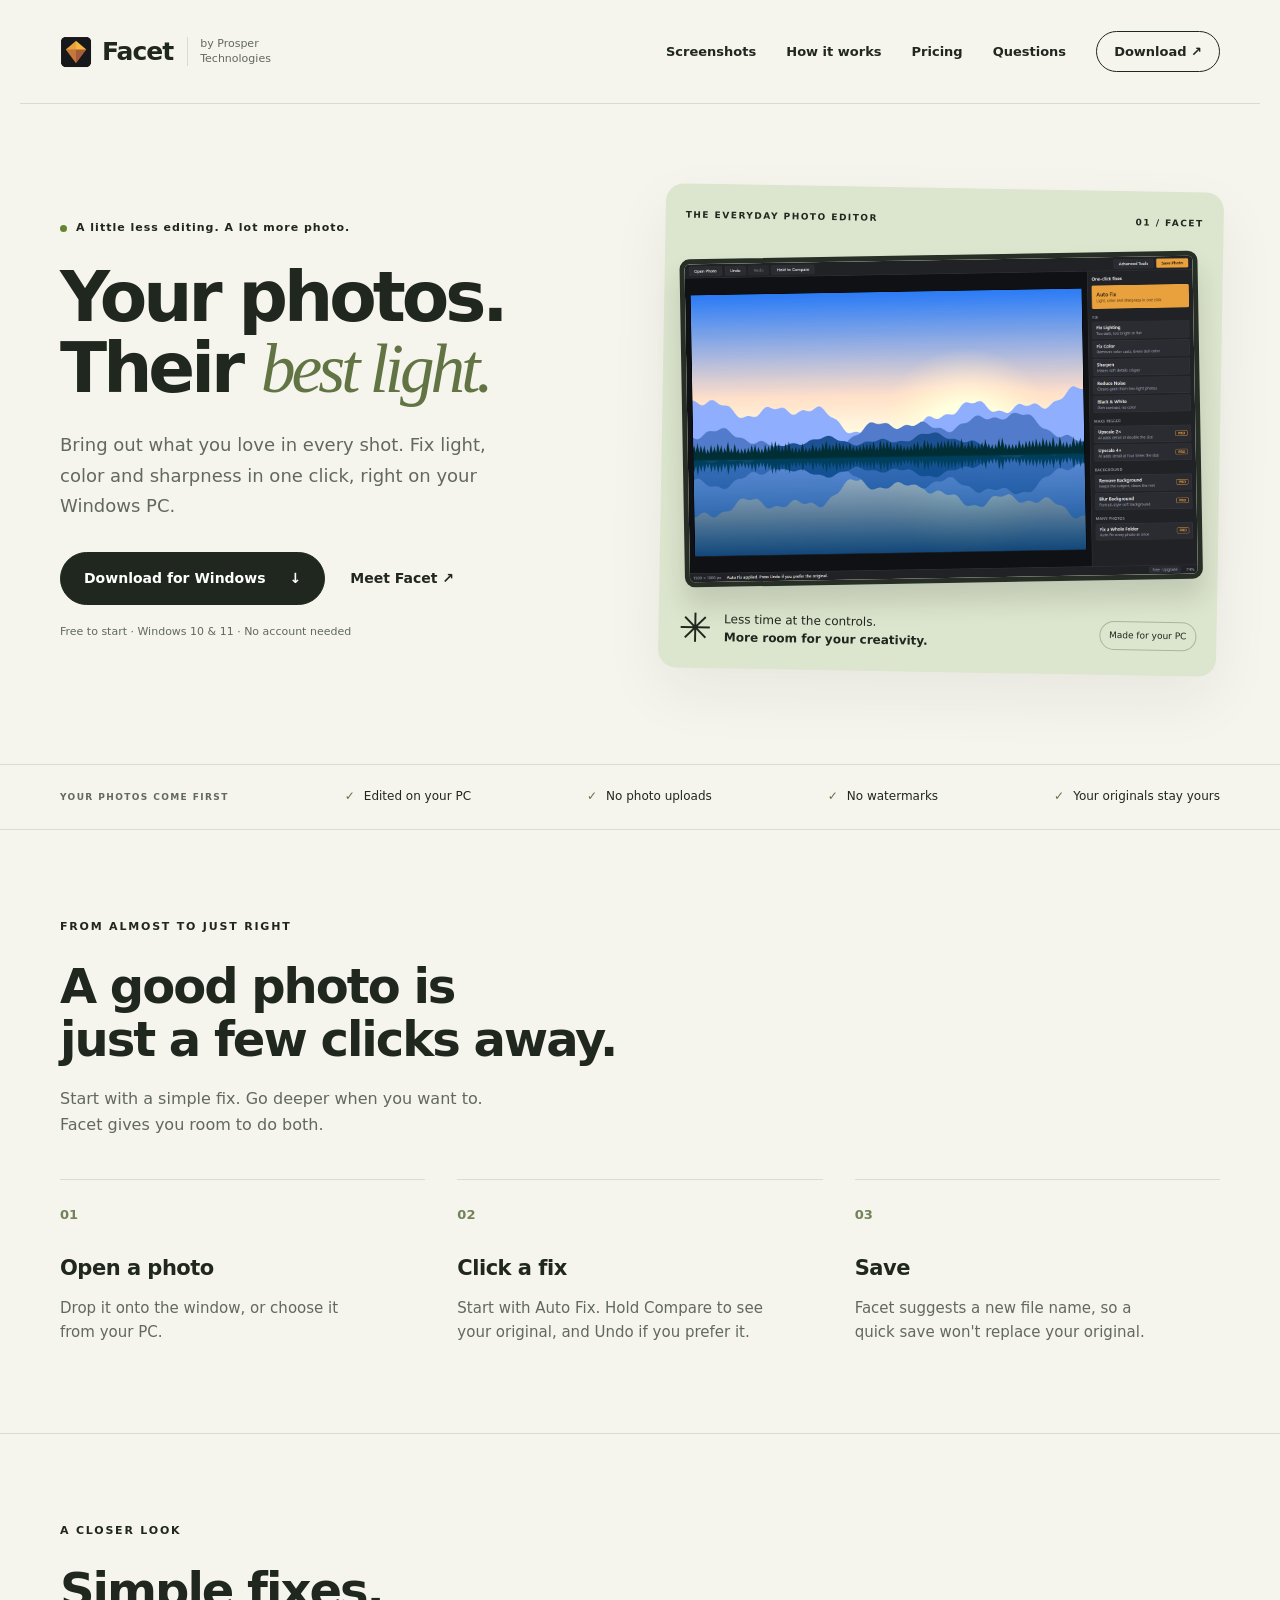
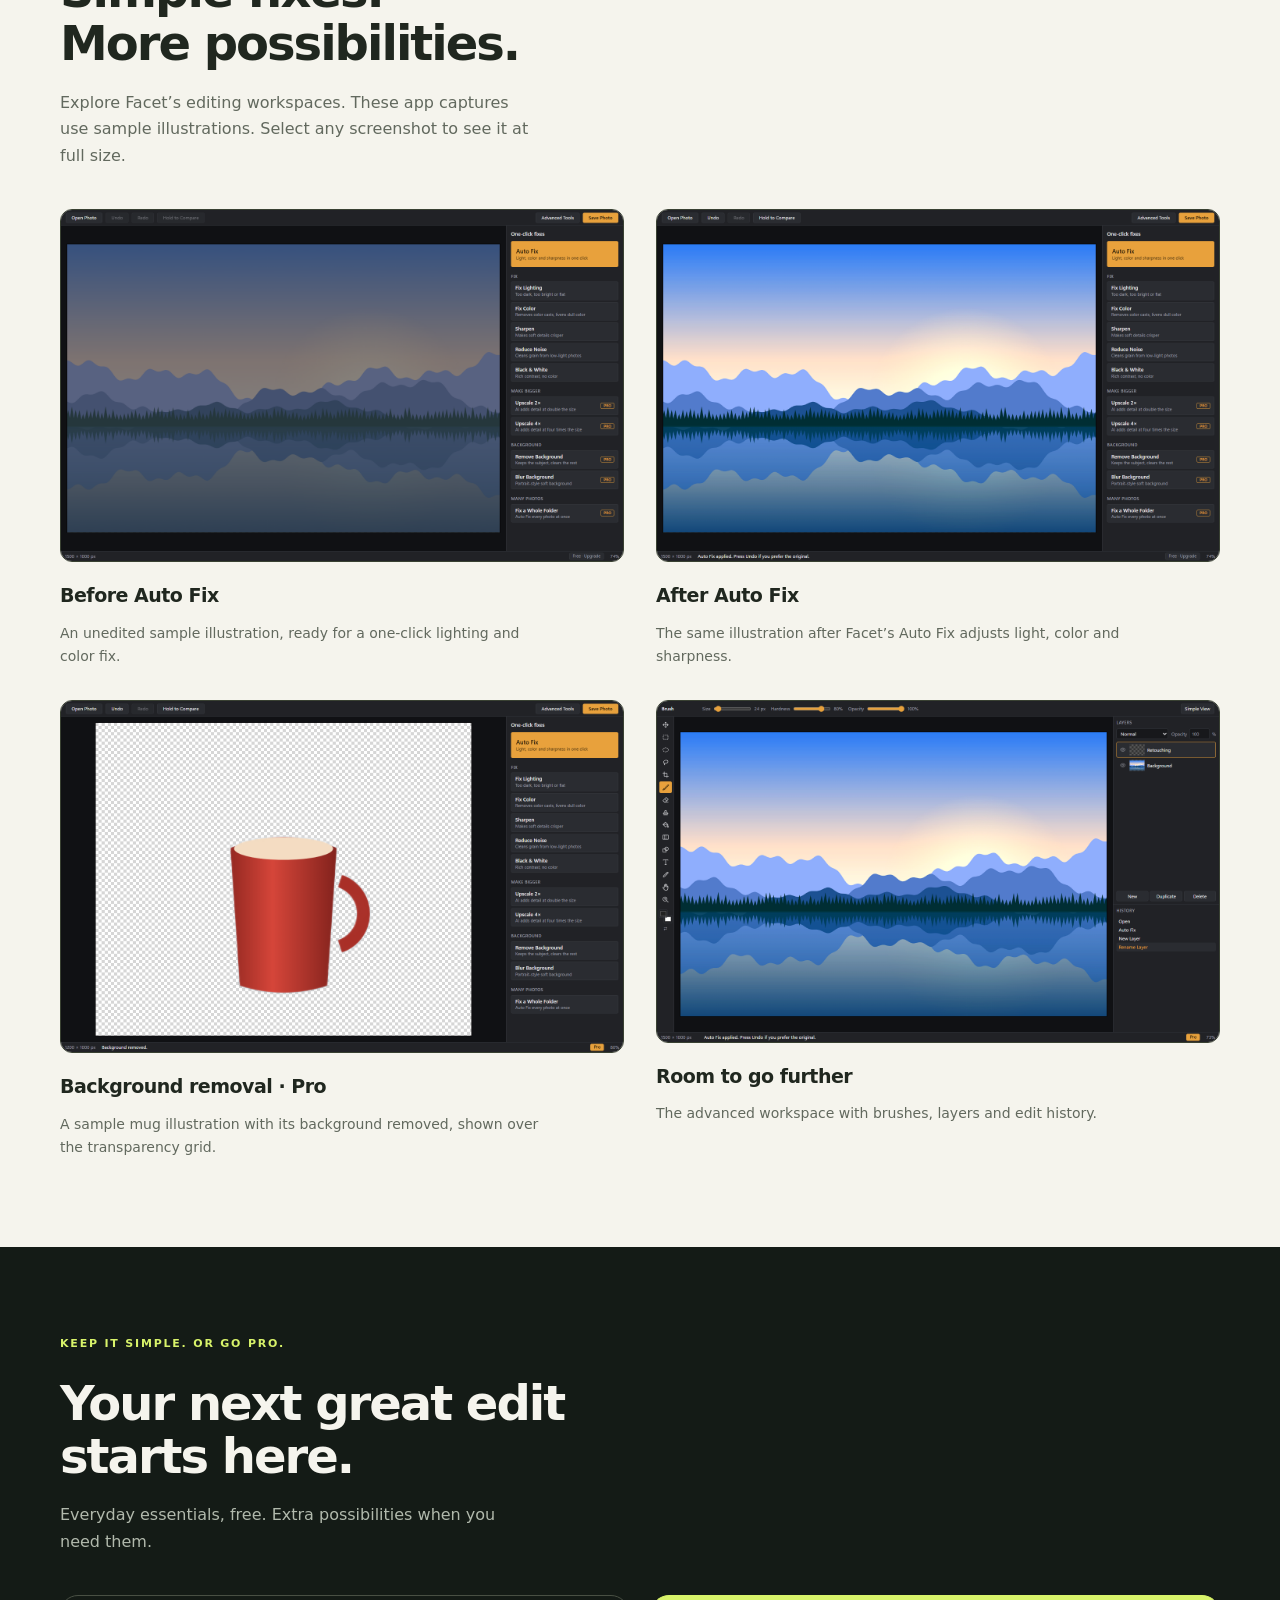
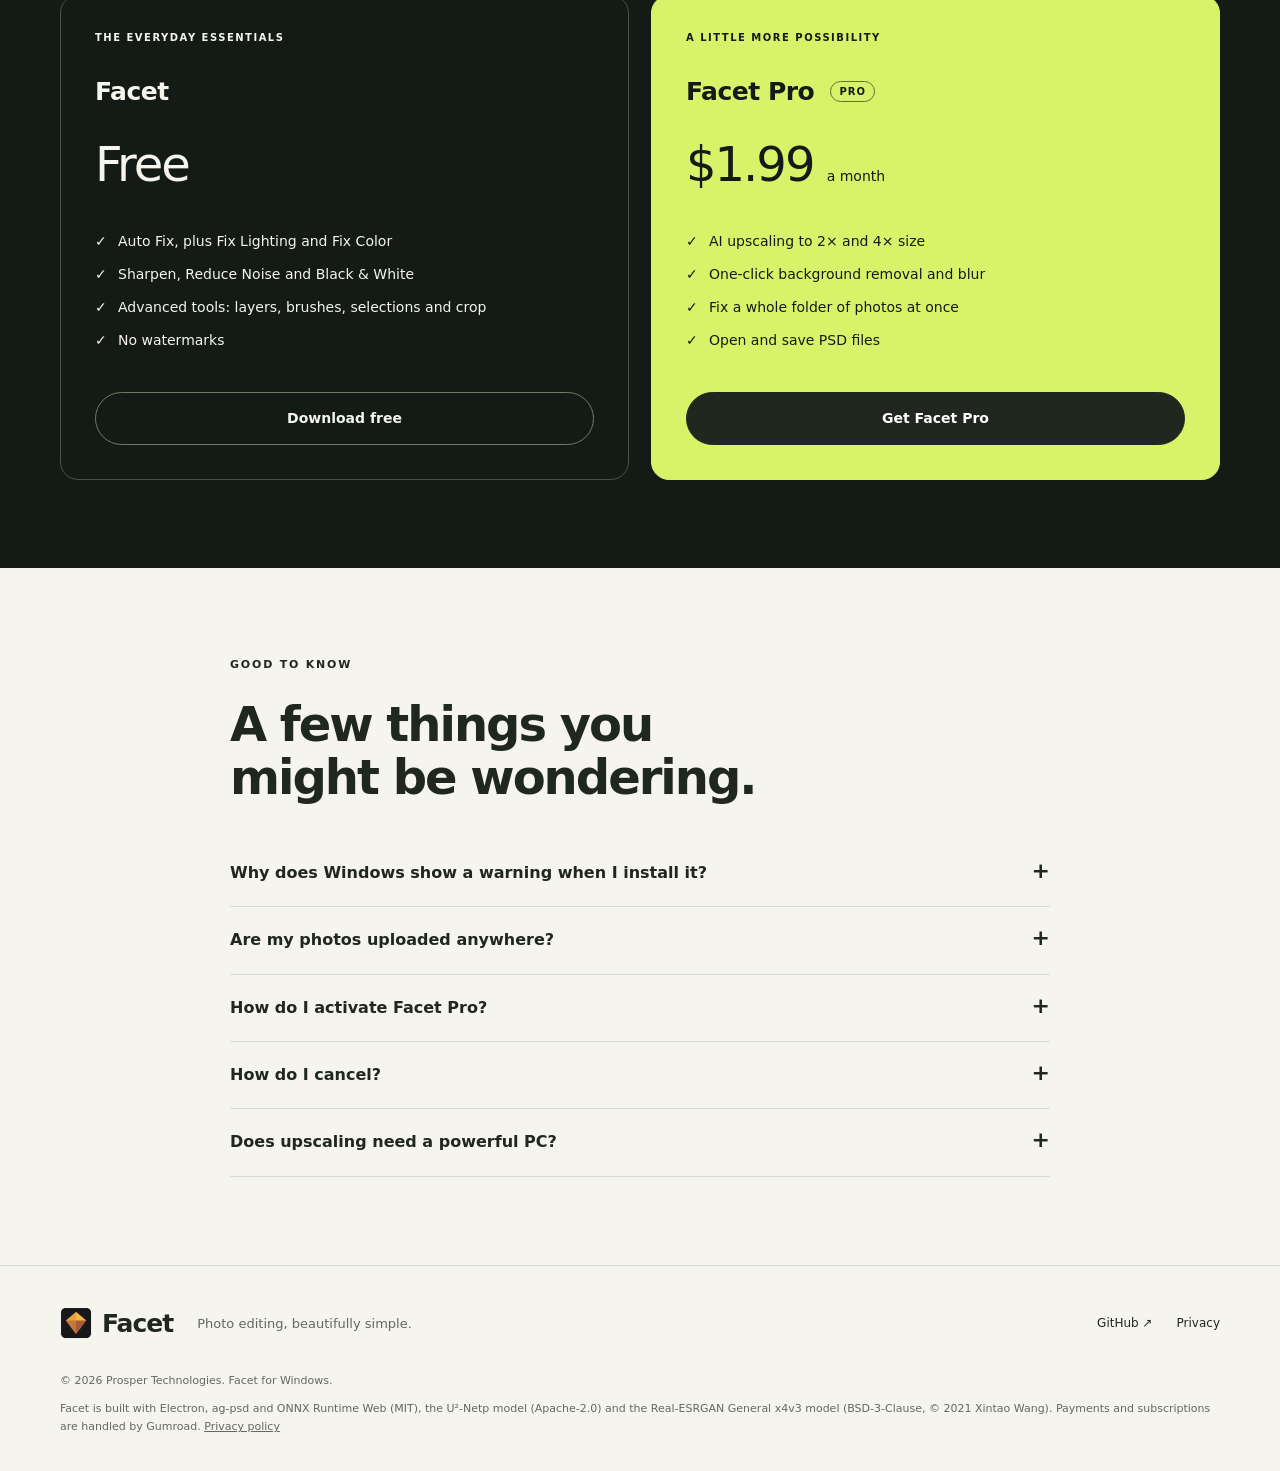
==== commit 655c6724: "Show Facet in action with product screenshot galleries" ====
--- a/index.html
+++ b/index.html
@@ -22,6 +22,7 @@
     <div class="wrap">
       <a class="brand" href="#top"><img src="icon.png" alt="" width="32" height="32">Facet<span class="brand-by">by Prosper Technologies</span></a>
       <nav aria-label="Page sections">
+        <a href="#gallery">Screenshots</a>
         <a href="#how">How it works</a>
         <a href="#pricing">Pricing</a>
         <a href="#questions">Questions</a>
@@ -44,7 +45,7 @@
       </div>
       <div class="hero-art" aria-label="Facet product preview">
         <div class="art-heading"><span>THE EVERYDAY PHOTO EDITOR</span><span>01 / FACET</span></div>
-        <div class="preview-frame"><img class="shot" src="facet-app.png" width="1400" height="860" alt="Facet's Windows interface with Auto Fix, lighting, color and sharpening tools beside the photo workspace."></div>
+        <div class="preview-frame"><img class="shot" src="facet-app.png" width="1440" height="900" alt="Facet showing a colorful lake illustration after Auto Fix, with one-click editing tools on the right."></div>
         <div class="art-caption"><span class="caption-mark" aria-hidden="true">✳</span><p>Less time at the controls.<br><strong>More room for your creativity.</strong></p><span class="local-badge">Made for your PC</span></div>
       </div>
     </div>
@@ -61,6 +62,15 @@
         </ol>
       </div>
     </section>
+
+    <section id="gallery" class="gallery"><div class="wrap">
+      <div class="section-heading"><p class="eyebrow">A CLOSER LOOK</p><h2>Simple fixes.<br>More possibilities.</h2><p class="section-intro">Explore Facet’s editing workspaces. These app captures use sample illustrations. Select any screenshot to see it at full size.</p></div>
+      <div class="gallery-grid">
+<figure><a href="screenshots/1-before.png" aria-label="View full-size screenshot: Before Auto Fix"><img src="screenshots/1-before.png" width="1440" height="900" loading="lazy" decoding="async" alt="An unedited sample illustration, ready for a one-click lighting and color fix."></a><figcaption><h3>Before Auto Fix</h3><p>An unedited sample illustration, ready for a one-click lighting and color fix.</p></figcaption></figure>
+<figure><a href="screenshots/2-auto-fix.png" aria-label="View full-size screenshot: After Auto Fix"><img src="screenshots/2-auto-fix.png" width="1440" height="900" loading="lazy" decoding="async" alt="The same illustration after Facet’s Auto Fix adjusts light, color and sharpness."></a><figcaption><h3>After Auto Fix</h3><p>The same illustration after Facet’s Auto Fix adjusts light, color and sharpness.</p></figcaption></figure>
+<figure><a href="screenshots/3-remove-background.png" aria-label="View full-size screenshot: Background removal · Pro"><img src="screenshots/3-remove-background.png" width="1440" height="900" loading="lazy" decoding="async" alt="A sample mug illustration with its background removed, shown over the transparency grid."></a><figcaption><h3>Background removal · Pro</h3><p>A sample mug illustration with its background removed, shown over the transparency grid.</p></figcaption></figure>
+<figure><a href="screenshots/4-advanced-tools.png" aria-label="View full-size screenshot: Room to go further"><img src="screenshots/4-advanced-tools.png" width="1440" height="900" loading="lazy" decoding="async" alt="The advanced workspace with brushes, layers and edit history."></a><figcaption><h3>Room to go further</h3><p>The advanced workspace with brushes, layers and edit history.</p></figcaption></figure>
+</div></div></section>
 
     <section id="pricing">
       <div class="wrap">
--- a/styles.css
+++ b/styles.css
@@ -1,3 +1,7 @@
 @charset "UTF-8";
 :root{--bg:#f5f4ed;--ink:#20271f;--muted:#62695e;--line:#d9ddd0;--accent:#d8f36a;--dark:#141b16}*{box-sizing:border-box}html{scroll-behavior:smooth;scroll-padding-top:28px}body{margin:0;background:var(--bg);color:var(--ink);font:16px/1.65 "Segoe UI Variable Text","Segoe UI",system-ui,sans-serif}a{color:inherit}a:focus-visible,summary:focus-visible{outline:3px solid #597125;outline-offset:5px}a:hover{text-underline-offset:5px}img{max-width:100%}.wrap{width:min(1240px,100%);margin:auto;padding-inline:40px}header .wrap{display:flex;align-items:center;justify-content:space-between;gap:24px;min-height:104px;border-bottom:1px solid var(--line)}.brand{display:flex;align-items:center;gap:10px;text-decoration:none;font-size:25px;font-weight:750;letter-spacing:-1px}.brand img{border-radius:8px}.brand-by{font-size:11px;letter-spacing:0;font-weight:500;max-width:90px;line-height:1.3;border-left:1px solid var(--line);padding-left:12px;margin-left:4px;color:var(--muted)}nav{display:flex;align-items:center;gap:30px}nav a{text-decoration:none;font-size:13px;font-weight:600}.nav-download{border:1px solid var(--ink);border-radius:30px;padding:9px 17px}.hero{display:grid;grid-template-columns:1fr 1fr;gap:44px;align-items:center;padding-block:84px 92px}.eyebrow{font-size:11px;letter-spacing:1.8px;font-weight:700;margin:0 0 24px}.hero .eyebrow{letter-spacing:1px;display:flex;align-items:center;gap:9px}.status-dot{width:7px;height:7px;border-radius:50%;background:#638532}h1{font-size:clamp(48px,5.4vw,76px);line-height:1.03;letter-spacing:-4px;margin:0 0 26px;font-weight:650}h1 em{font-family:Georgia,serif;font-weight:400;color:#627443}.lede{font-size:18px;line-height:1.7;max-width:430px;color:var(--muted);margin:0 0 30px}.actions{display:flex;align-items:center;gap:25px;flex-wrap:wrap}.button{display:inline-flex;justify-content:center;align-items:center;gap:24px;border:1px solid var(--ink);border-radius:30px;padding:14px 23px;font-weight:650;font-size:14px;text-decoration:none;transition:background .18s,transform .18s}.button:hover{background:#e8ebdf;transform:translateY(-2px)}.button.primary{background:var(--ink);color:#fff}.button.primary:hover{background:#3c4932}.text-link{font-size:14px;font-weight:600;text-decoration:none}.note{font-size:11px;color:var(--muted);margin:18px 0 0}.hero-art{background:#dce5cd;border-radius:18px;padding:24px 20px 20px;transform:rotate(1deg);box-shadow:0 24px 60px #20271f10}.art-heading{display:flex;justify-content:space-between;font-size:9px;letter-spacing:1.5px;font-weight:700;margin-bottom:28px}.preview-frame{overflow:hidden;border:5px solid #262e25;border-radius:10px;box-shadow:0 18px 26px #20271f26;transform:rotate(-2deg)}.shot{display:block;width:100%;height:auto}.art-caption{display:flex;align-items:center;gap:12px;margin-top:30px}.caption-mark{font-size:40px;line-height:1}.art-caption p{font-size:12px;line-height:1.5;margin:0}.local-badge{font-size:9px;margin-left:auto;border:1px solid #aab69a;border-radius:20px;padding:6px 9px;white-space:nowrap}.trust-strip{border-block:1px solid var(--line)}.trust-strip .wrap{display:flex;justify-content:space-between;align-items:center;gap:20px;padding-block:22px;flex-wrap:wrap}.trust-strip span{font-size:9px;letter-spacing:1.4px;color:var(--muted);font-weight:700}.trust-strip p{font-size:12px;margin:0}.trust-strip p:before{content:"✓";margin-right:9px;color:#627443}section{padding:88px 0}.section-heading{margin-bottom:40px}h2{font-size:clamp(32px,3.8vw,48px);font-weight:600;line-height:1.1;letter-spacing:-2px;margin:0 0 20px}.section-intro{color:var(--muted);max-width:470px;margin:0}.steps{display:grid;grid-template-columns:repeat(3,1fr);gap:32px;list-style:none;counter-reset:step;padding:0;margin:0}.steps li{counter-increment:step;border-top:1px solid var(--line);padding-top:24px}.steps li:before{content:"0" counter(step);display:block;font-size:13px;font-weight:600;color:#728359;margin-bottom:26px}h3{font-size:21px;letter-spacing:-.5px;margin:0 0 10px}.steps p{font-size:15px;color:var(--muted);margin:0;max-width:310px}#pricing{background:var(--dark);color:#f5f4ed}#pricing .eyebrow{color:var(--accent)}#pricing .section-intro{color:#b1b9ac}.plans{display:grid;grid-template-columns:1fr 1fr;gap:22px}.plan{display:flex;flex-direction:column;border:1px solid #495044;border-radius:18px;padding:34px}.plan.pro{background:var(--accent);color:var(--dark);border-color:var(--accent)}.plan-label{font-size:10px;font-weight:650;letter-spacing:1.5px;margin-bottom:24px}.plan h3{font-size:25px}.pill{font-size:10px;vertical-align:middle;letter-spacing:1px;border:1px solid #63742f;border-radius:20px;padding:4px 8px;margin-left:8px}.price{font-size:48px;letter-spacing:-2px;line-height:1.2;margin:14px 0 26px}.price span{font-size:14px;letter-spacing:0;font-weight:400}.plan ul{flex:1;list-style:none;margin:0 0 30px;padding:0}.plan li{font-size:14px;margin:10px 0;padding-left:23px;position:relative}.plan li:before{content:"✓";position:absolute;left:0}.plan:not(.pro) .button{border-color:#717a69;color:#f5f4ed}.plan:not(.pro) .button:hover{background:#303b2d}.faq .wrap{max-width:900px}.faq h2{margin-bottom:36px}details{border-bottom:1px solid var(--line);padding:20px 0}summary{cursor:pointer;font-weight:600;font-size:16px;list-style:none;display:flex;justify-content:space-between;gap:24px}summary::-webkit-details-marker{display:none}summary:after{content:"+";font-size:22px;line-height:1}details[open] summary:after{content:"−"}details p{color:var(--muted);font-size:15px;max-width:700px;margin:15px 30px 0 0}footer{border-top:1px solid var(--line);padding:34px 0}.footer-top{display:flex;align-items:center;gap:24px}.footer-top p{flex:1;color:var(--muted);font-size:13px}.footer-top>a:not(.brand){font-size:12px;text-decoration:none}.credits{color:var(--muted);font-size:11px;margin-top:25px}.credits p{margin:0 0 10px}.skip{position:absolute;top:-100px;left:20px;padding:10px;background:var(--accent);z-index:10}.skip:focus{top:10px}.privacy-main{max-width:800px;padding-block:60px 80px}.privacy-main h1{font-size:48px;letter-spacing:-2px}.privacy-main h2{font-size:24px;letter-spacing:-.6px;margin:32px 0 12px}.privacy-main p,.privacy-main li{color:var(--muted)}.updated{font-size:13px}
 @media(min-width:1400px){.hero{gap:65px}}@media(max-width:900px){.wrap{padding-inline:24px}.hero{gap:28px}h1{letter-spacing:-2.5px}.hero-art{padding:18px 14px}.local-badge{display:none}nav{gap:16px}.brand-by{display:none}.actions{gap:18px}.trust-strip .wrap{justify-content:center}.art-heading{letter-spacing:.7px}section{padding:64px 0}}@media(max-width:650px){header .wrap{min-height:80px}nav a:not(.nav-download){display:none}.hero{grid-template-columns:1fr;padding-block:48px;gap:40px}h1{font-size:58px}.hero-art{max-width:500px;transform:none}.art-heading{font-size:10px}.local-badge{display:block}.trust-strip .wrap{gap:12px 24px}.trust-strip span{width:100%;text-align:center}.steps,.plans{grid-template-columns:1fr}.steps{gap:28px}.steps li:before{margin-bottom:14px}.steps p{max-width:none}.plan{padding:26px}.footer-top{flex-wrap:wrap;gap:16px}.footer-top p{flex-basis:60%;margin:0}.section-heading{margin-bottom:30px}.privacy-main h1{font-size:40px}}@media(prefers-reduced-motion:reduce){html{scroll-behavior:auto}.button{transition:none}}
+
+.hero > *{min-width:0}@media(max-width:650px){h1{font-size:clamp(42px,12vw,58px)}.hero-art{width:100%}.art-heading{font-size:8px}.local-badge{font-size:8px}.art-caption{gap:8px}}
+
+.gallery{border-top:1px solid var(--line)}.gallery-grid{display:grid;grid-template-columns:repeat(2,minmax(0,1fr));gap:32px}.gallery figure{margin:0;min-width:0}.gallery figure>a{display:block;border:1px solid #394132;border-radius:12px;overflow:hidden;background:var(--dark)}.gallery img{display:block;width:100%;height:auto}.gallery figcaption{padding:18px 0 0}.gallery h3{font-size:19px}.gallery figcaption p{margin:0;color:var(--muted);font-size:14px;max-width:480px}@media(max-width:900px){nav{gap:14px}}@media(max-width:650px){.gallery-grid{grid-template-columns:1fr}}
